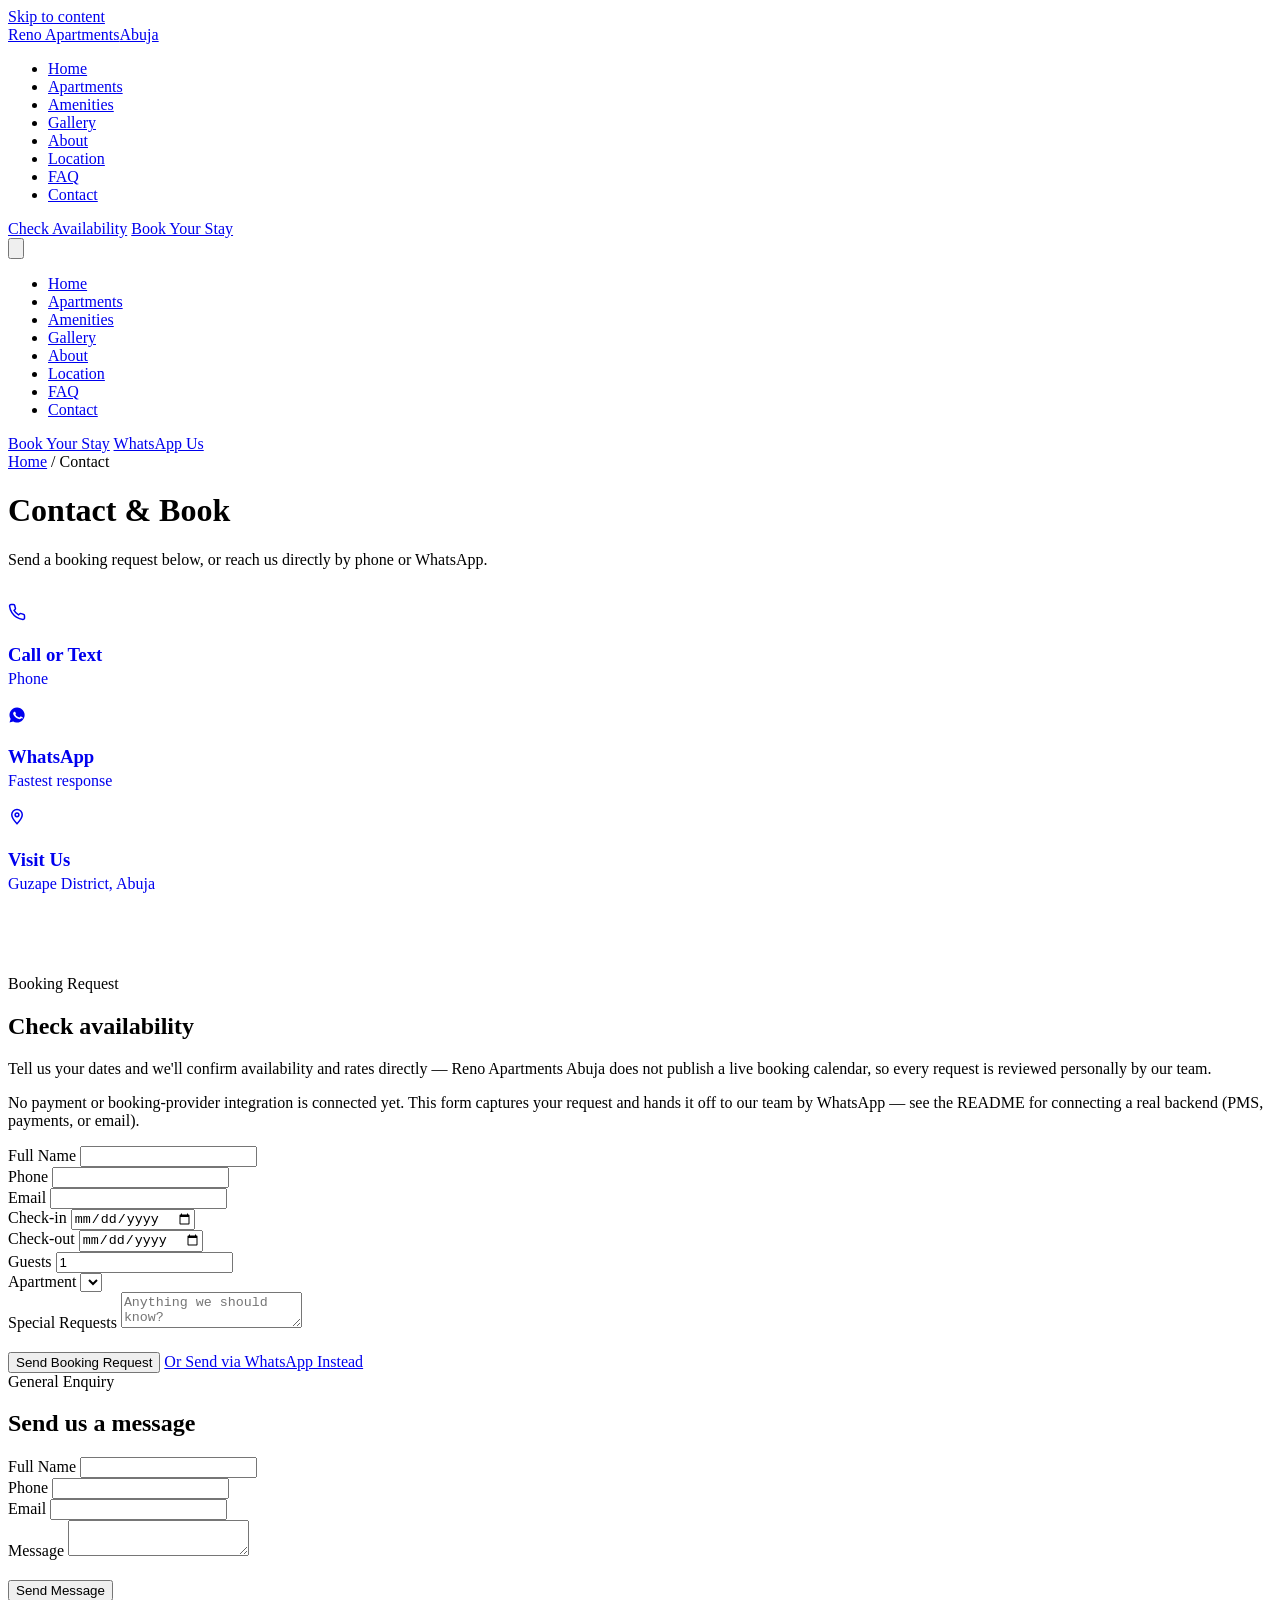
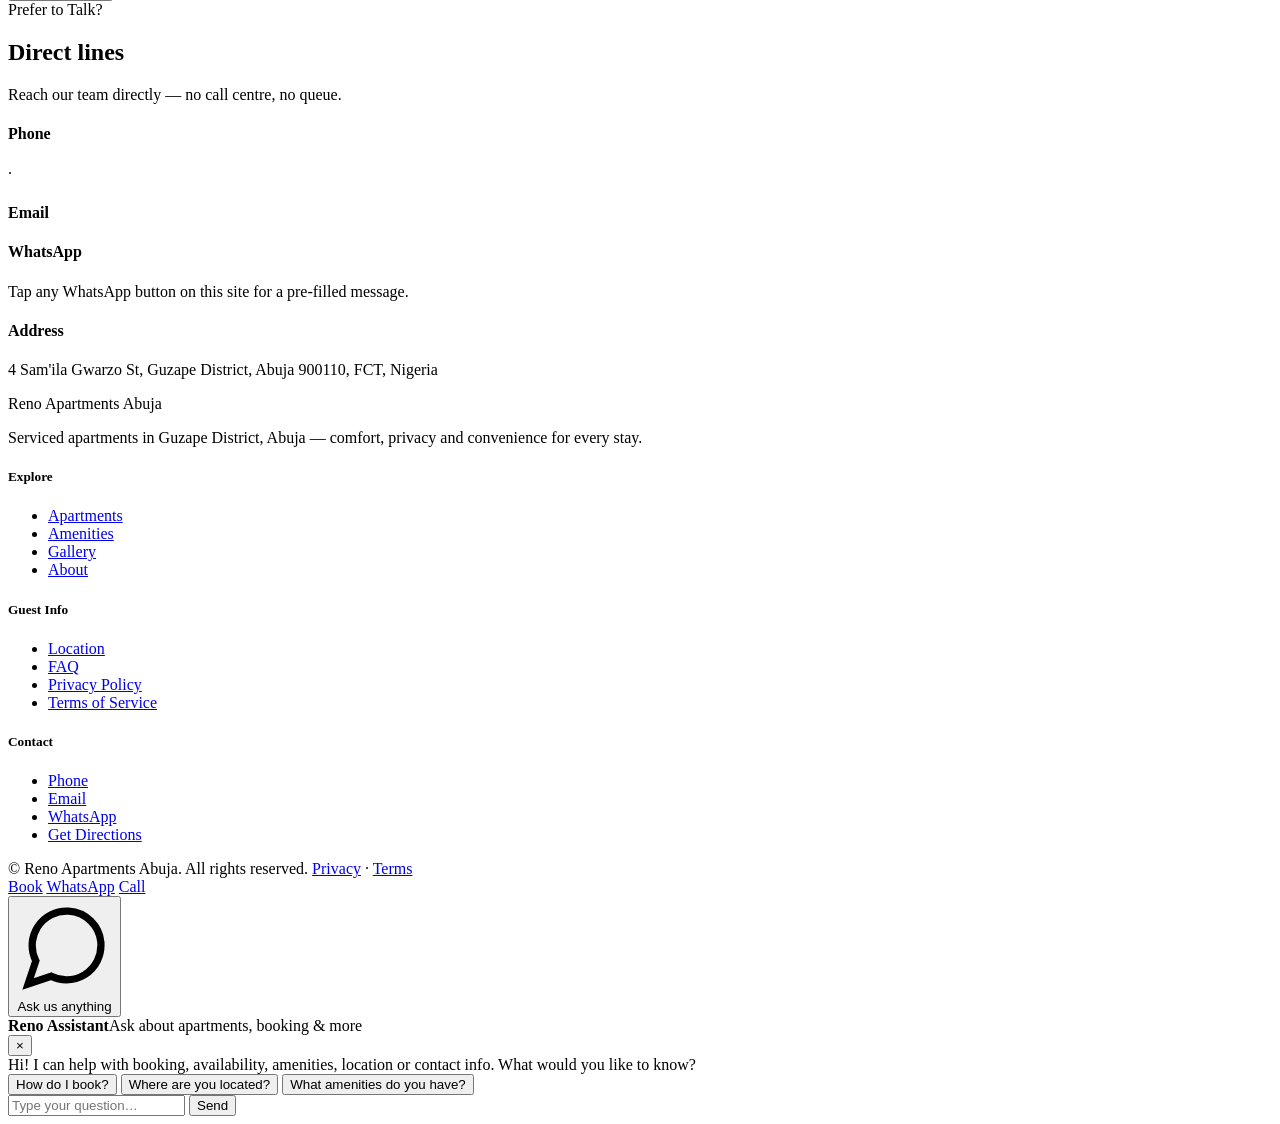
==== contact.html @ 85eec1c1 "Add files via upload" ====
<!DOCTYPE html>
<html lang="en">
<head>
<meta charset="UTF-8">
<meta name="viewport" content="width=device-width, initial-scale=1.0">
<title>Contact & Book | Reno Apartments Abuja</title>
<meta name="description" content="Contact Reno Apartments Abuja to check availability and book your stay in Guzape District, Abuja. Call, WhatsApp, or send an enquiry.">
<link rel="canonical" href="https://www.renoapartmentsabuja.com/contact.html">
<meta name="robots" content="index, follow">
<link rel="stylesheet" href="css/style.css">
<link rel="preconnect" href="https://fonts.googleapis.com">
<link rel="preconnect" href="https://fonts.gstatic.com" crossorigin>
<link href="https://fonts.googleapis.com/css2?family=Fraunces:opsz,wght@9..144,400;9..144,500;9..144,600&family=Inter:wght@400;500;600;700&display=swap" rel="stylesheet">
<script type="application/ld+json">
{
  "@context": "https://schema.org",
  "@type": "BreadcrumbList",
  "itemListElement": [
    {"@type":"ListItem","position":1,"name":"Home","item":"https://www.renoapartmentsabuja.com/"},
    {"@type":"ListItem","position":2,"name":"Contact","item":"https://www.renoapartmentsabuja.com/contact.html"}
  ]
}
</script>
</head>
<body>
<a class="skip-link" href="#main">Skip to content</a>
<header class="site-header">
  <div class="container">
    <a href="index.html" class="brand"><span class="brand-mark">Reno Apartments</span><span class="brand-sub">Abuja</span></a>
    <nav class="main-nav" aria-label="Primary">
      <ul>
        <li><a href="index.html">Home</a></li>
        <li><a href="apartments.html">Apartments</a></li>
        <li><a href="amenities.html">Amenities</a></li>
        <li><a href="gallery.html">Gallery</a></li>
        <li><a href="about.html">About</a></li>
        <li><a href="location.html">Location</a></li>
        <li><a href="faq.html">FAQ</a></li>
        <li><a href="contact.html" aria-current="page">Contact</a></li>
      </ul>
    </nav>
    <div class="header-cta">
      <a href="contact.html#booking" class="btn btn-outline">Check Availability</a>
      <a href="contact.html#booking" class="btn btn-primary">Book Your Stay</a>
    </div>
    <button class="nav-toggle" aria-label="Open menu" aria-expanded="false" aria-controls="mobile-nav">
      <svg viewBox="0 0 24 24" fill="none" stroke="currentColor" stroke-width="1.6"><path d="M3 6h18M3 12h18M3 18h18"/></svg>
    </button>
  </div>
</header>
<nav class="mobile-nav" id="mobile-nav" aria-label="Mobile">
  <ul>
    <li><a href="index.html">Home</a></li>
    <li><a href="apartments.html">Apartments</a></li>
    <li><a href="amenities.html">Amenities</a></li>
    <li><a href="gallery.html">Gallery</a></li>
    <li><a href="about.html">About</a></li>
    <li><a href="location.html">Location</a></li>
    <li><a href="faq.html">FAQ</a></li>
    <li><a href="contact.html">Contact</a></li>
  </ul>
  <div class="mobile-cta">
    <a href="contact.html#booking" class="btn btn-primary btn-block">Book Your Stay</a>
    <a href="#" class="btn btn-whatsapp btn-block" data-wa>WhatsApp Us</a>
  </div>
</nav>

<main id="main">
  <div class="page-hero">
    <div class="container">
      <div class="breadcrumb"><a href="index.html">Home</a> / Contact</div>
      <h1>Contact &amp; Book</h1>
      <p>Send a booking request below, or reach us directly by phone or WhatsApp.</p>
    </div>
  </div>

  <section>
    <div class="container">
      <div class="grid-3" style="margin-bottom:64px;">
        <a href="#" data-tel="0" class="card" style="padding:26px 22px;text-decoration:none;">
          <div class="amenity-icon" style="margin-bottom:14px;">
            <svg width="18" height="18" viewBox="0 0 24 24" fill="none" stroke="currentColor" stroke-width="2"><path d="M22 16.92v3a2 2 0 01-2.18 2 19.79 19.79 0 01-8.63-3.07 19.5 19.5 0 01-6-6 19.79 19.79 0 01-3.07-8.67A2 2 0 014.11 2h3a2 2 0 012 1.72c.127.96.361 1.903.7 2.81a2 2 0 01-.45 2.11L8.09 9.91a16 16 0 006 6l1.27-1.27a2 2 0 012.11-.45c.907.339 1.85.573 2.81.7A2 2 0 0122 16.92z"/></svg>
          </div>
          <h3 style="margin-bottom:4px;">Call or Text</h3>
          <p data-tel="0" data-tel-text style="color:var(--text-on-light-dim);margin:0;">Phone</p>
        </a>
        <a href="#" data-wa class="card" style="padding:26px 22px;text-decoration:none;">
          <div class="amenity-icon" style="margin-bottom:14px;">
            <svg width="18" height="18" viewBox="0 0 24 24" fill="currentColor"><path d="M12 2a10 10 0 00-8.5 15.2L2 22l4.9-1.5A10 10 0 1012 2zm5.6 14.2c-.2.6-1.3 1.2-1.8 1.3-.5.1-1 .1-3.2-.7-2.7-1.1-4.4-3.8-4.6-4-.1-.2-1.1-1.4-1.1-2.7s.7-1.9 1-2.2c.2-.3.5-.3.7-.3h.5c.2 0 .4 0 .6.5.2.5.7 1.7.8 1.8.1.2.1.3 0 .5-.1.2-.2.3-.3.5-.2.2-.3.3-.1.6.2.3.9 1.4 1.9 2.3 1.3 1.1 2.3 1.5 2.6 1.6.3.1.5.1.7-.1.2-.2.8-.9 1-1.2.2-.3.4-.2.7-.1.3.1 1.8.9 2.1 1 .3.1.5.2.6.3.1.2.1.7-.1 1.3z"/></svg>
          </div>
          <h3 style="margin-bottom:4px;">WhatsApp</h3>
          <p style="color:var(--text-on-light-dim);margin:0;">Fastest response</p>
        </a>
        <a href="#" data-directions class="card" style="padding:26px 22px;text-decoration:none;">
          <div class="amenity-icon" style="margin-bottom:14px;">
            <svg width="18" height="18" viewBox="0 0 24 24" fill="none" stroke="currentColor" stroke-width="2"><path d="M12 21s7-7.5 7-12a7 7 0 10-14 0c0 4.5 7 12 7 12z"/><circle cx="12" cy="9" r="2.5"/></svg>
          </div>
          <h3 style="margin-bottom:4px;">Visit Us</h3>
          <p style="color:var(--text-on-light-dim);margin:0;">Guzape District, Abuja</p>
        </a>
      </div>

      <div id="booking" class="two-col" style="align-items:flex-start;">
        <div>
          <span class="eyebrow">Booking Request</span>
          <h2>Check availability</h2>
          <p class="lede">Tell us your dates and we'll confirm availability and rates directly — Reno Apartments Abuja does not publish a live booking calendar, so every request is reviewed personally by our team.</p>
          <p class="placeholder-note">No payment or booking-provider integration is connected yet. This form captures your request and hands it off to our team by WhatsApp — see the README for connecting a real backend (PMS, payments, or email).</p>
        </div>

        <div class="form-panel">
          <form data-enquiry-form data-booking-wa-source data-success-message="Your booking request has been received. Reno Apartments Abuja will contact you shortly to confirm availability.">
            <div class="form-grid">
              <div class="field">
                <label for="b-name">Full Name</label>
                <input id="b-name" name="name" type="text" required data-error-message="Please enter your name.">
                <div class="field-error"></div>
              </div>
              <div class="field">
                <label for="b-phone">Phone</label>
                <input id="b-phone" name="phone" type="tel" required data-error-message="Please enter a phone number.">
                <div class="field-error"></div>
              </div>
              <div class="field full">
                <label for="b-email">Email</label>
                <input id="b-email" name="email" type="email" required data-error-message="Please enter a valid email.">
                <div class="field-error"></div>
              </div>
              <div class="field">
                <label for="b-checkin">Check-in</label>
                <input id="b-checkin" name="checkin" type="date" required data-error-message="Please choose a check-in date.">
                <div class="field-error"></div>
              </div>
              <div class="field">
                <label for="b-checkout">Check-out</label>
                <input id="b-checkout" name="checkout" type="date" required data-error-message="Please choose a check-out date.">
                <div class="field-error"></div>
              </div>
              <div class="field">
                <label for="b-guests">Guests</label>
                <input id="b-guests" name="guests" type="number" min="1" value="1" required>
                <div class="field-error"></div>
              </div>
              <div class="field">
                <label for="b-apartment">Apartment</label>
                <select id="b-apartment" name="apartment"></select>
              </div>
              <div class="field full">
                <label for="b-notes">Special Requests</label>
                <textarea id="b-notes" name="notes" placeholder="Anything we should know?"></textarea>
              </div>
            </div>
            <button type="submit" class="btn btn-primary btn-block" style="margin-top:20px;">Send Booking Request</button>
            <a href="#" class="btn btn-whatsapp btn-block" style="margin-top:12px;" data-wa data-booking-wa-target>Or Send via WhatsApp Instead</a>
            <div class="form-status"></div>
          </form>
        </div>
      </div>
    </div>
  </section>

  <section class="section-dim">
    <div class="container">
      <div class="two-col" style="align-items:flex-start;">
        <div class="form-panel">
          <span class="eyebrow">General Enquiry</span>
          <h2 style="margin-bottom:20px;">Send us a message</h2>
          <form data-enquiry-form data-success-message="Thanks for reaching out. Reno Apartments Abuja will get back to you shortly.">
            <div class="form-grid">
              <div class="field">
                <label for="c-name">Full Name</label>
                <input id="c-name" name="name" type="text" required data-error-message="Please enter your name.">
                <div class="field-error"></div>
              </div>
              <div class="field">
                <label for="c-phone">Phone</label>
                <input id="c-phone" name="phone" type="tel" required data-error-message="Please enter a phone number.">
                <div class="field-error"></div>
              </div>
              <div class="field full">
                <label for="c-email">Email</label>
                <input id="c-email" name="email" type="email" required data-error-message="Please enter a valid email.">
                <div class="field-error"></div>
              </div>
              <div class="field full">
                <label for="c-message">Message</label>
                <textarea id="c-message" name="message" required data-error-message="Please enter a message."></textarea>
                <div class="field-error"></div>
              </div>
            </div>
            <button type="submit" class="btn btn-primary btn-block" style="margin-top:20px;">Send Message</button>
            <div class="form-status"></div>
          </form>
        </div>
        <div>
          <span class="eyebrow">Prefer to Talk?</span>
          <h2>Direct lines</h2>
          <p class="lede">Reach our team directly — no call centre, no queue.</p>
          <div class="trust-grid" style="grid-template-columns:1fr;color:var(--text-on-light)">
            <div class="trust-card" style="background:var(--paper); border-color:var(--line-soft)">
              <h4 style="color:var(--text-on-light)">Phone</h4>
              <p style="color:var(--text-on-light-dim)"><a href="#" data-tel="0" data-tel-text></a> · <a href="#" data-tel="1" data-tel-text></a></p>
            </div>
            <div class="trust-card" style="background:var(--paper); border-color:var(--line-soft)">
              <h4 style="color:var(--text-on-light)">Email</h4>
              <p style="color:var(--text-on-light-dim)"><a href="#" data-email data-email-text></a></p>
            </div>
            <div class="trust-card" style="background:var(--paper); border-color:var(--line-soft)">
              <h4 style="color:var(--text-on-light)">WhatsApp</h4>
              <p style="color:var(--text-on-light-dim)">Tap any WhatsApp button on this site for a pre-filled message.</p>
            </div>
            <div class="trust-card" style="background:var(--paper); border-color:var(--line-soft)">
              <h4 style="color:var(--text-on-light)">Address</h4>
              <p style="color:var(--text-on-light-dim)">4 Sam'ila Gwarzo St, Guzape District, Abuja 900110, FCT, Nigeria</p>
            </div>
          </div>
        </div>
      </div>
    </div>
  </section>
</main>

<footer class="site-footer">
  <div class="container">
    <div class="footer-grid">
      <div class="footer-brand">
        <span class="brand-mark">Reno Apartments Abuja</span>
        <p>Serviced apartments in Guzape District, Abuja — comfort, privacy and convenience for every stay.</p>
      </div>
      <div><h5>Explore</h5><ul>
        <li><a href="apartments.html">Apartments</a></li>
        <li><a href="amenities.html">Amenities</a></li>
        <li><a href="gallery.html">Gallery</a></li>
        <li><a href="about.html">About</a></li>
      </ul></div>
      <div><h5>Guest Info</h5><ul>
        <li><a href="location.html">Location</a></li>
        <li><a href="faq.html">FAQ</a></li>
        <li><a href="privacy.html">Privacy Policy</a></li>
        <li><a href="terms.html">Terms of Service</a></li>
      </ul></div>
      <div><h5>Contact</h5><ul>
        <li><a href="#" data-tel="0" data-tel-text>Phone</a></li>
        <li><a href="#" data-email data-email-text>Email</a></li>
        <li><a href="#" data-wa>WhatsApp</a></li>
        <li><a href="#" data-directions>Get Directions</a></li>
      </ul></div>
    </div>
    <div class="footer-bottom">
      <span>© <span data-year></span> Reno Apartments Abuja. All rights reserved.</span>
      <span><a href="privacy.html">Privacy</a> · <a href="terms.html">Terms</a></span>
    </div>
  </div>
</footer>

<div class="mobile-action-bar">
  <div class="row">
    <a href="contact.html#booking" class="is-primary">Book</a>
    <a href="#" data-wa>WhatsApp</a>
    <a href="#" data-tel="0">Call</a>
  </div>
</div>

<button class="chat-launcher" data-chat-launcher aria-expanded="false" aria-controls="chat-panel">
  <svg viewBox="0 0 24 24" fill="none" stroke="currentColor" stroke-width="1.8"><path d="M21 11.5a8.38 8.38 0 01-.9 3.8 8.5 8.5 0 01-7.6 4.7 8.38 8.38 0 01-3.8-.9L3 21l1.9-5.7a8.38 8.38 0 01-.9-3.8 8.5 8.5 0 014.7-7.6 8.38 8.38 0 013.8-.9h.5a8.48 8.48 0 018 8v.5z"/></svg>
  Ask us anything
</button>
<div class="chat-panel" data-chat-panel id="chat-panel">
  <div class="chat-head">
    <div><strong>Reno Assistant</strong><span>Ask about apartments, booking &amp; more</span></div>
    <button class="chat-close" aria-label="Close chat">&times;</button>
  </div>
  <div class="chat-body">
    <div class="chat-msg bot">Hi! I can help with booking, availability, amenities, location or contact info. What would you like to know?</div>
  </div>
  <div class="chat-suggestions">
    <button type="button">How do I book?</button>
    <button type="button">Where are you located?</button>
    <button type="button">What amenities do you have?</button>
  </div>
  <form class="chat-form">
    <input type="text" placeholder="Type your question…" aria-label="Type your question">
    <button type="submit">Send</button>
  </form>
</div>

<script src="data/property.js"></script>
<script src="js/main.js"></script>
<script>
  (function () {
    var select = document.getElementById("b-apartment");
    if (select && window.PROPERTY) {
      select.insertAdjacentHTML("beforeend", '<option value="">Not sure yet</option>');
      PROPERTY.apartments.forEach(function (a) {
        select.insertAdjacentHTML("beforeend", '<option value="' + a.slug + '">' + a.name + '</option>');
      });
    }
  })();
</script>
</body>
</html>
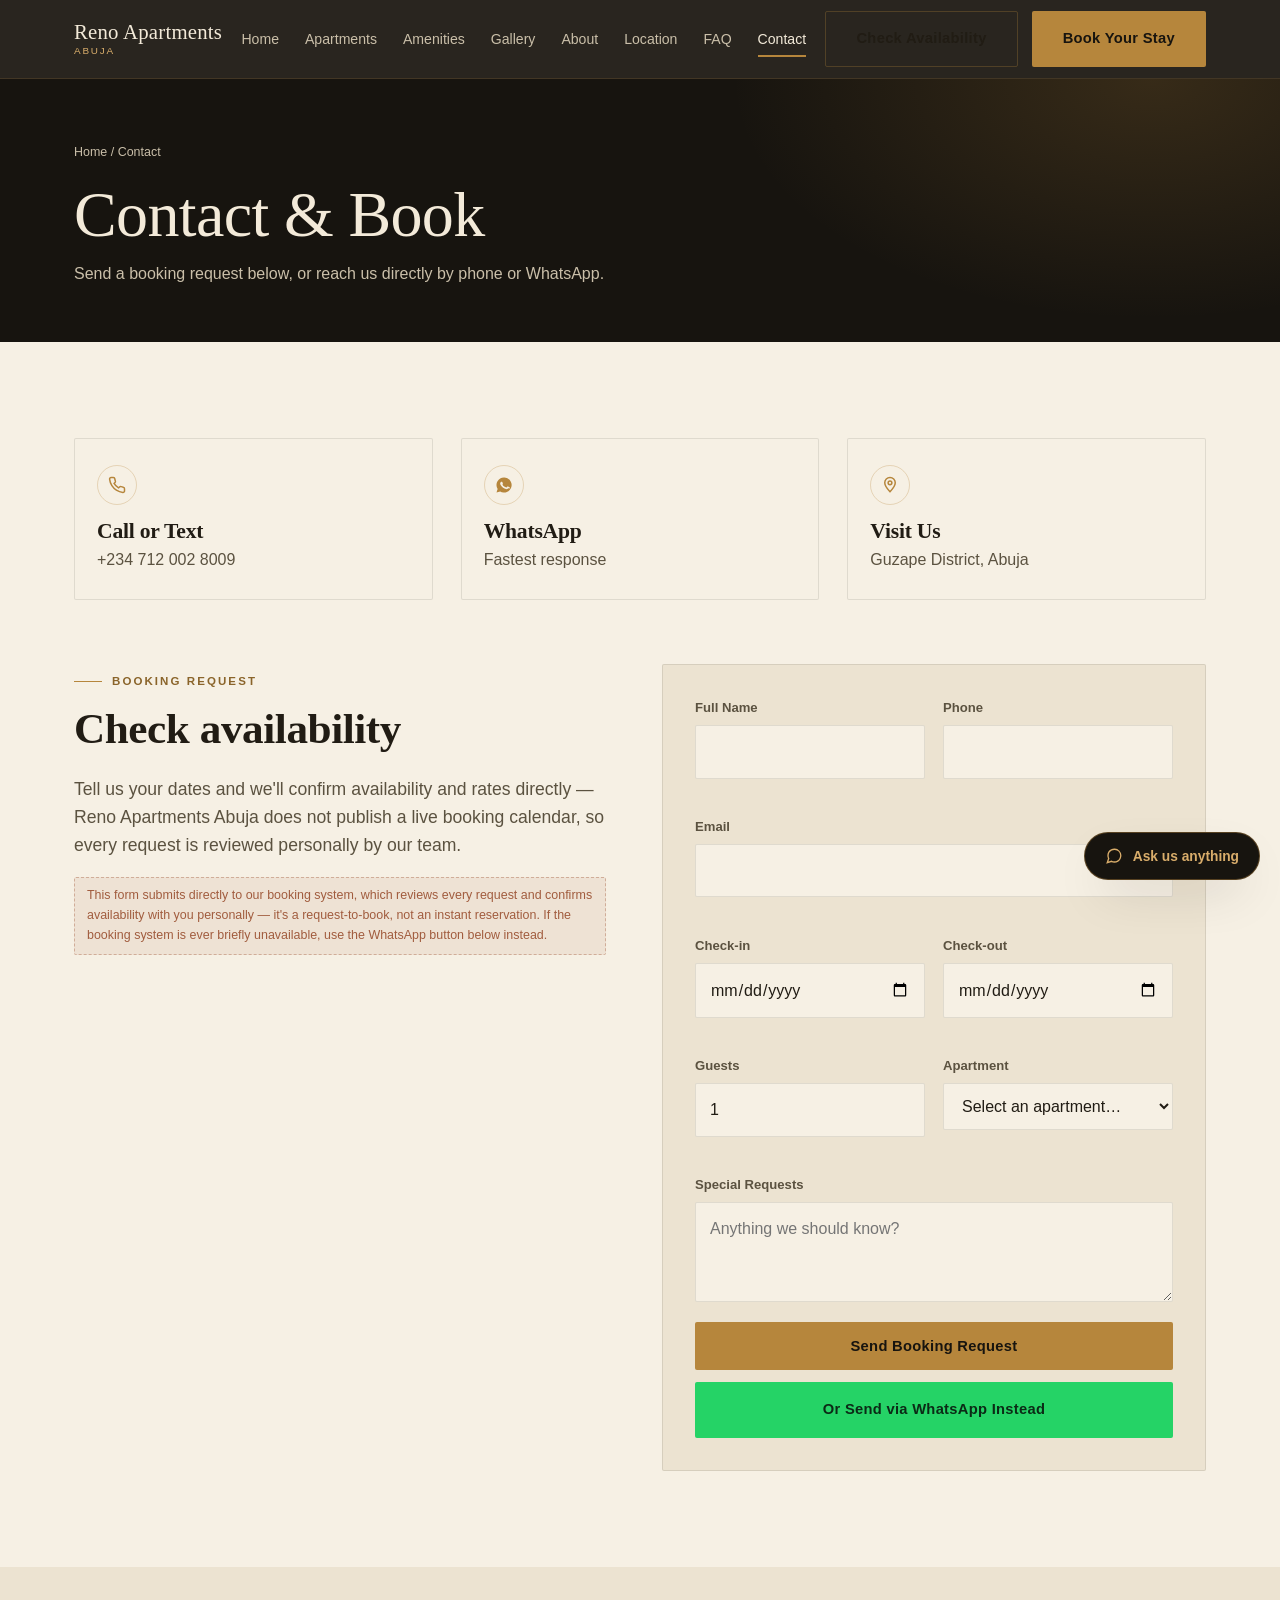
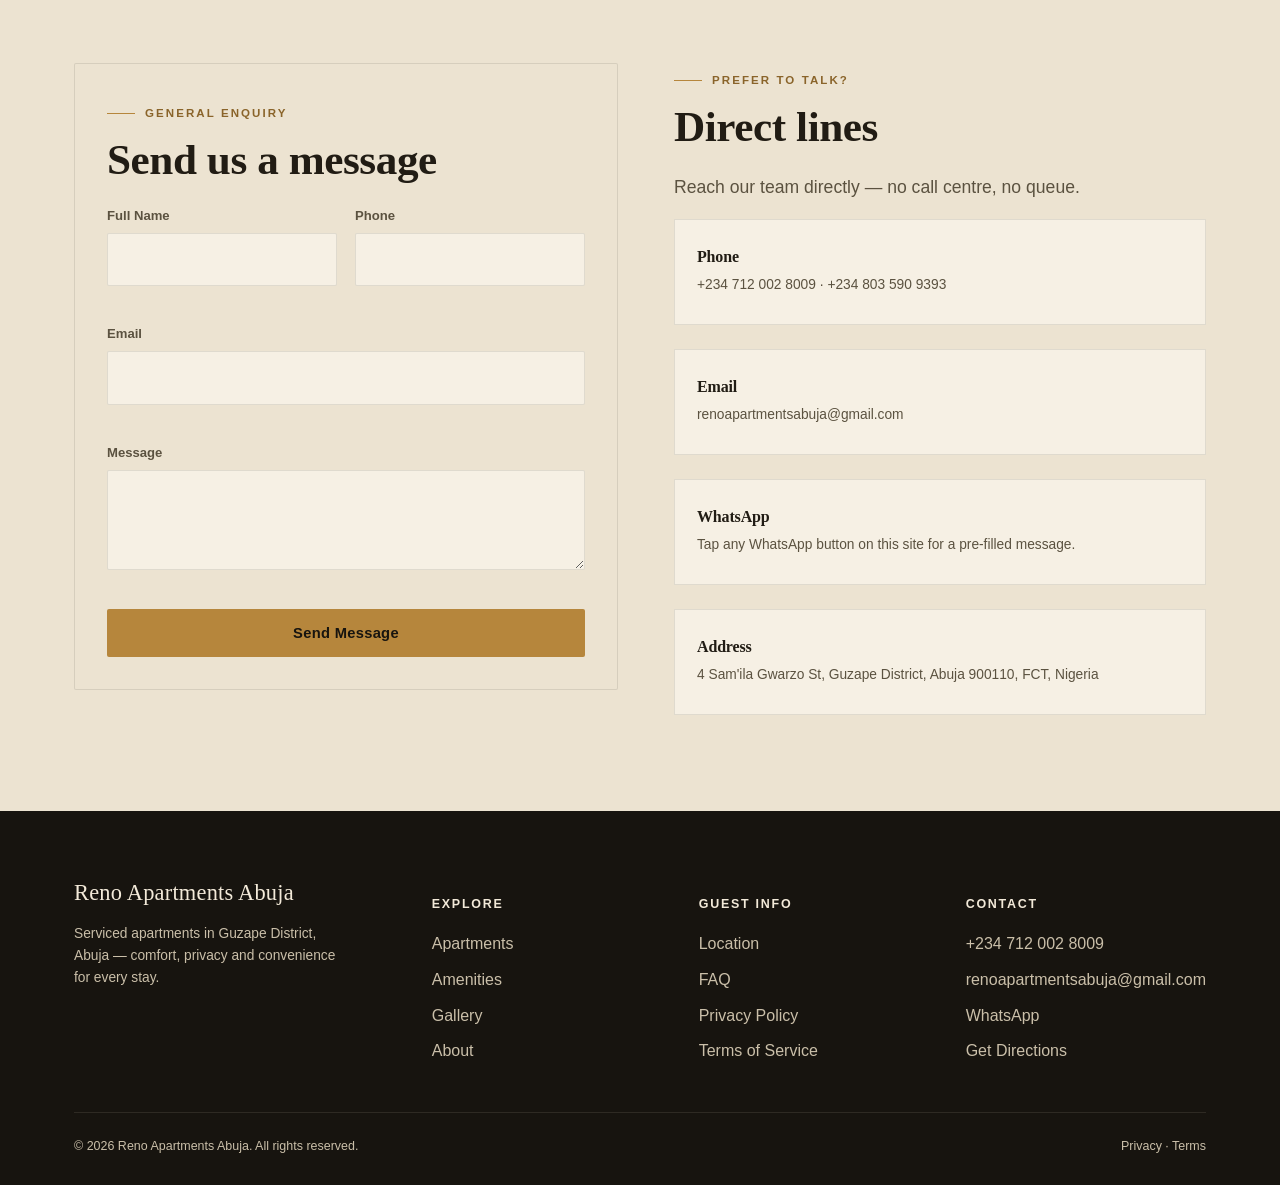
==== commit 47655a89: "Update booking form and general enquiry form" ====
--- a/contact.html
+++ b/contact.html
@@ -105,11 +105,11 @@
           <span class="eyebrow">Booking Request</span>
           <h2>Check availability</h2>
           <p class="lede">Tell us your dates and we'll confirm availability and rates directly — Reno Apartments Abuja does not publish a live booking calendar, so every request is reviewed personally by our team.</p>
-          <p class="placeholder-note">No payment or booking-provider integration is connected yet. This form captures your request and hands it off to our team by WhatsApp — see the README for connecting a real backend (PMS, payments, or email).</p>
+          <p class="placeholder-note">This form submits directly to our booking system, which reviews every request and confirms availability with you personally — it's a request-to-book, not an instant reservation. If the booking system is ever briefly unavailable, use the WhatsApp button below instead.</p>
         </div>
 
         <div class="form-panel">
-          <form data-enquiry-form data-booking-wa-source data-success-message="Your booking request has been received. Reno Apartments Abuja will contact you shortly to confirm availability.">
+          <form data-enquiry-form data-booking-api data-booking-wa-source novalidate>
             <div class="form-grid">
               <div class="field">
                 <label for="b-name">Full Name</label>
@@ -143,7 +143,9 @@
               </div>
               <div class="field">
                 <label for="b-apartment">Apartment</label>
-                <select id="b-apartment" name="apartment"></select>
+                <select id="b-apartment" name="apartment" required data-error-message="Please select an apartment.">
+                </select>
+                <div class="field-error"></div>
               </div>
               <div class="field full">
                 <label for="b-notes">Special Requests</label>
@@ -165,7 +167,7 @@
         <div class="form-panel">
           <span class="eyebrow">General Enquiry</span>
           <h2 style="margin-bottom:20px;">Send us a message</h2>
-          <form data-enquiry-form data-success-message="Thanks for reaching out. Reno Apartments Abuja will get back to you shortly.">
+          <form data-enquiry-form data-success-message="Thanks for reaching out. Reno Apartments Abuja will get back to you shortly." novalidate>
             <div class="form-grid">
               <div class="field">
                 <label for="c-name">Full Name</label>
@@ -290,12 +292,12 @@
   (function () {
     var select = document.getElementById("b-apartment");
     if (select && window.PROPERTY) {
-      select.insertAdjacentHTML("beforeend", '<option value="">Not sure yet</option>');
-      PROPERTY.apartments.forEach(function (a) {
-        select.insertAdjacentHTML("beforeend", '<option value="' + a.slug + '">' + a.name + '</option>');
+      select.insertAdjacentHTML("beforeend", '<option value="" disabled selected>Select an apartment…</option>');
+      PROPERTY.apartments.filter(function (a) { return a.published; }).forEach(function (a) {
+        select.insertAdjacentHTML("beforeend", '<option value="' + a.name + '">' + a.name + '</option>');
       });
     }
   })();
 </script>
 </body>
-</html>
+  </html>
--- a/css/style.css
+++ b/css/style.css
@@ -0,0 +1,450 @@
+/* =========================================================================
+   RENO APARTMENTS ABUJA — DESIGN SYSTEM
+   Palette: charcoal espresso ground, warm cream paper, brass/gold accent —
+   drawn from the property's own interiors (brass elevator, gold headboard
+   trim, amber room lighting seen throughout the real photography).
+   ========================================================================= */
+
+:root {
+  --ink: #17140f;           /* near-black espresso */
+  --ink-soft: #2a241c;      /* charcoal panel */
+  --paper: #f6f0e4;         /* warm cream */
+  --paper-dim: #ece3d1;     /* deeper cream for cards on cream ground */
+  --brass: #b6863c;         /* primary brass/gold accent */
+  --brass-light: #d9ad6b;   /* brass hover / highlight */
+  --brass-deep: #8a642a;    /* brass pressed / text-on-cream accent */
+  --clay: #a15c3e;          /* secondary warm accent (terracotta clay) */
+  --line: rgba(182, 134, 60, 0.28);
+  --line-soft: rgba(23, 20, 15, 0.1);
+  --text-on-dark: #f3ead9;
+  --text-on-dark-dim: #cabfa9;
+  --text-on-light: #211c14;
+  --text-on-light-dim: #5b5240;
+  --shadow: 0 20px 50px -20px rgba(23, 20, 15, 0.45);
+  --radius: 2px;
+  --font-display: "Fraunces", "Newsreader", Georgia, "Times New Roman", serif;
+  --font-body: "Inter", -apple-system, BlinkMacSystemFont, "Segoe UI", sans-serif;
+  --font-mono: "Fraunces", Georgia, serif;
+  --maxw: 1180px;
+}
+
+* { box-sizing: border-box; }
+html { scroll-behavior: smooth; }
+
+@media (prefers-reduced-motion: reduce) {
+  html { scroll-behavior: auto; }
+  *, *::before, *::after { animation-duration: 0.001ms !important; animation-iteration-count: 1 !important; transition-duration: 0.001ms !important; scroll-behavior: auto !important; }
+}
+
+body {
+  margin: 0;
+  font-family: var(--font-body);
+  background: var(--paper);
+  color: var(--text-on-light);
+  line-height: 1.6;
+  -webkit-font-smoothing: antialiased;
+}
+
+img { max-width: 100%; display: block; }
+a { color: inherit; text-decoration: none; }
+button { font-family: inherit; cursor: pointer; }
+
+.container { max-width: var(--maxw); margin: 0 auto; padding: 0 24px; }
+
+h1, h2, h3, h4 {
+  font-family: var(--font-display);
+  font-weight: 600;
+  line-height: 1.12;
+  margin: 0 0 0.5em;
+  letter-spacing: -0.01em;
+}
+h1 { font-size: clamp(2.4rem, 5vw, 4.2rem); font-weight: 500; }
+h2 { font-size: clamp(1.9rem, 3.4vw, 2.7rem); }
+h3 { font-size: 1.35rem; }
+p { margin: 0 0 1em; }
+.eyebrow {
+  font-family: var(--font-body);
+  text-transform: uppercase;
+  letter-spacing: 0.18em;
+  font-size: 0.72rem;
+  font-weight: 600;
+  color: var(--brass-deep);
+  display: inline-flex;
+  align-items: center;
+  gap: 10px;
+  margin-bottom: 14px;
+}
+.eyebrow::before {
+  content: "";
+  width: 28px;
+  height: 1px;
+  background: var(--brass);
+  display: inline-block;
+}
+.section-dark .eyebrow { color: var(--brass-light); }
+.section-dark .eyebrow::before { background: var(--brass-light); }
+
+.lede { font-size: 1.1rem; color: var(--text-on-light-dim); max-width: 620px; }
+.section-dark .lede { color: var(--text-on-dark-dim); }
+
+/* Visually hidden (skip link target labels, etc.) */
+.sr-only {
+  position: absolute; width: 1px; height: 1px; padding: 0; margin: -1px;
+  overflow: hidden; clip: rect(0,0,0,0); white-space: nowrap; border: 0;
+}
+.skip-link {
+  position: absolute; left: 12px; top: -60px; background: var(--ink);
+  color: var(--paper); padding: 12px 18px; z-index: 1000; transition: top .2s ease;
+  border-radius: var(--radius);
+}
+.skip-link:focus { top: 12px; }
+
+/* Focus visibility */
+a:focus-visible, button:focus-visible, input:focus-visible, textarea:focus-visible, select:focus-visible {
+  outline: 2px solid var(--brass);
+  outline-offset: 3px;
+}
+
+/* ---------- Sections ---------- */
+section { padding: 96px 0; }
+@media (max-width: 720px) { section { padding: 64px 0; } }
+.section-dark { background: var(--ink); color: var(--text-on-dark); }
+.section-dim { background: var(--paper-dim); }
+.section-head { max-width: 640px; margin-bottom: 48px; }
+.section-head.center { margin-left: auto; margin-right: auto; text-align: center; }
+
+/* ---------- Buttons ---------- */
+.btn {
+  display: inline-flex; align-items: center; justify-content: center; gap: 10px;
+  padding: 15px 30px; font-size: 0.92rem; font-weight: 600; letter-spacing: 0.02em;
+  border-radius: var(--radius); border: 1px solid transparent; white-space: nowrap;
+  transition: transform .18s ease, background .18s ease, border-color .18s ease, color .18s ease;
+}
+.btn:active { transform: translateY(1px); }
+.btn-primary { background: var(--brass); color: var(--ink); }
+.btn-primary:hover { background: var(--brass-light); }
+.btn-outline { background: transparent; border-color: var(--line); color: inherit; }
+.btn-outline:hover { border-color: var(--brass); color: var(--brass-deep); }
+.section-dark .btn-outline { border-color: rgba(243,234,217,0.3); color: var(--text-on-dark); }
+.section-dark .btn-outline:hover { border-color: var(--brass-light); color: var(--brass-light); }
+.btn-whatsapp { background: #25D366; color: #0b2b16; }
+.btn-whatsapp:hover { background: #35e376; }
+.btn-block { width: 100%; }
+.btn[disabled] { opacity: 0.55; cursor: not-allowed; }
+
+.btn-icon { width: 18px; height: 18px; flex: none; }
+
+/* ---------- Header ---------- */
+.site-header {
+  position: sticky; top: 0; z-index: 500; background: rgba(23,20,15,0.92);
+  backdrop-filter: saturate(140%) blur(10px);
+  border-bottom: 1px solid rgba(182,134,60,0.18);
+}
+.site-header .container { display: flex; align-items: center; justify-content: space-between; height: 78px; }
+.brand { display: flex; flex-direction: column; line-height: 1.1; color: var(--text-on-dark); }
+.brand-mark { font-family: var(--font-display); font-size: 1.3rem; letter-spacing: 0.01em; }
+.brand-sub { font-size: 0.62rem; text-transform: uppercase; letter-spacing: 0.18em; color: var(--brass-light); margin-top: 3px; }
+
+.main-nav { display: flex; align-items: center; gap: 30px; }
+.main-nav ul { list-style: none; display: flex; gap: 26px; margin: 0; padding: 0; }
+.main-nav a {
+  color: var(--text-on-dark-dim); font-size: 0.88rem; font-weight: 500; position: relative;
+  padding: 6px 0;
+}
+.main-nav a:hover, .main-nav a[aria-current="page"] { color: var(--text-on-dark); }
+.main-nav a[aria-current="page"]::after {
+  content: ""; position: absolute; left: 0; right: 0; bottom: -4px; height: 2px; background: var(--brass);
+}
+.header-cta { display: flex; align-items: center; gap: 14px; }
+.nav-toggle {
+  display: none; background: none; border: none; color: var(--text-on-dark); padding: 8px;
+}
+.nav-toggle svg { width: 26px; height: 26px; }
+
+@media (max-width: 940px) {
+  .main-nav ul { display: none; }
+  .header-cta .btn-outline { display: none; }
+  .nav-toggle { display: inline-flex; }
+}
+@media (max-width: 480px) {
+  .brand-mark { font-size: 1.05rem; }
+  .site-header .container { height: 66px; }
+  .mobile-nav { inset: 66px 0 0 0; }
+  .header-cta .btn { padding: 12px 16px; font-size: 0.8rem; }
+}
+
+.mobile-nav {
+  position: fixed; inset: 78px 0 0 0; background: var(--ink); z-index: 490;
+  transform: translateX(100%); transition: transform .28s ease; overflow-y: auto;
+}
+.mobile-nav.open { transform: translateX(0); }
+.mobile-nav ul { list-style: none; margin: 0; padding: 20px 24px 40px; }
+.mobile-nav li { border-bottom: 1px solid rgba(243,234,217,0.08); }
+.mobile-nav a { display: block; padding: 18px 4px; color: var(--text-on-dark); font-size: 1.1rem; font-family: var(--font-display); }
+.mobile-nav .mobile-cta { padding: 24px 4px 0; display: flex; flex-direction: column; gap: 12px; }
+
+/* ---------- Hero ---------- */
+.hero {
+  position: relative; background: var(--ink); color: var(--text-on-dark);
+  padding: 120px 0 100px; overflow: hidden;
+}
+.hero::before {
+  content: ""; position: absolute; inset: 0;
+  background:
+    radial-gradient(ellipse 900px 500px at 85% -10%, rgba(182,134,60,0.24), transparent 60%),
+    radial-gradient(ellipse 700px 500px at 0% 100%, rgba(161,92,62,0.18), transparent 60%);
+  pointer-events: none;
+}
+.hero-grid { position: relative; display: grid; grid-template-columns: 1.05fr 0.95fr; gap: 56px; align-items: center; }
+@media (max-width: 900px) { .hero-grid { grid-template-columns: 1fr; } }
+.hero-location {
+  display: inline-flex; align-items: center; gap: 8px; font-size: 0.82rem;
+  color: var(--brass-light); border: 1px solid rgba(182,134,60,0.35); padding: 7px 14px;
+  border-radius: 999px; margin-bottom: 22px;
+}
+.hero h1 { margin-bottom: 20px; }
+.hero-copy { color: var(--text-on-dark-dim); font-size: 1.12rem; max-width: 520px; margin-bottom: 34px; }
+.hero-actions { display: flex; gap: 14px; flex-wrap: wrap; margin-bottom: 30px; }
+.hero-directions { display: inline-flex; align-items: center; gap: 8px; color: var(--text-on-dark-dim); font-size: 0.88rem; border-bottom: 1px solid rgba(243,234,217,0.25); padding-bottom: 2px; }
+.hero-directions:hover { color: var(--brass-light); border-color: var(--brass-light); }
+
+.hero-visual {
+  position: relative; border-radius: var(--radius); overflow: hidden; box-shadow: var(--shadow);
+  aspect-ratio: 4/5;
+}
+.hero-visual img { width: 100%; height: 100%; object-fit: cover; }
+.hero-visual::after {
+  content: ""; position: absolute; inset: 0; box-shadow: inset 0 -120px 100px -60px rgba(0,0,0,0.55);
+}
+.hero-badge {
+  position: absolute; left: 20px; bottom: 20px; z-index: 2; background: rgba(23,20,15,0.82);
+  color: var(--text-on-dark); padding: 12px 16px; border: 1px solid rgba(182,134,60,0.35);
+  font-family: var(--font-display); font-size: 0.95rem;
+}
+
+/* ---------- Stats strip ---------- */
+.stats-strip { border-top: 1px solid var(--line-soft); border-bottom: 1px solid var(--line-soft); background: var(--paper-dim); }
+.stats-strip .container { display: flex; flex-wrap: wrap; gap: 40px; padding: 30px 24px; justify-content: space-between; }
+.stat { min-width: 140px; }
+.stat b { display: block; font-family: var(--font-display); font-size: 1.5rem; color: var(--brass-deep); }
+.stat span { font-size: 0.82rem; color: var(--text-on-light-dim); }
+
+/* ---------- Cards: Apartments ---------- */
+.grid-3 { display: grid; grid-template-columns: repeat(3, 1fr); gap: 28px; }
+.grid-2 { display: grid; grid-template-columns: repeat(2, 1fr); gap: 28px; }
+@media (max-width: 900px) { .grid-3 { grid-template-columns: 1fr 1fr; } }
+@media (max-width: 640px) { .grid-3, .grid-2 { grid-template-columns: 1fr; } }
+
+.card {
+  background: var(--paper); border: 1px solid var(--line-soft); border-radius: var(--radius);
+  overflow: hidden; display: flex; flex-direction: column;
+  transition: transform .22s ease, box-shadow .22s ease;
+}
+.card:hover { transform: translateY(-4px); box-shadow: var(--shadow); }
+.card-media { position: relative; aspect-ratio: 4/3; background: var(--paper-dim); overflow: hidden; }
+.card-media img { width: 100%; height: 100%; object-fit: cover; transition: transform .5s ease; }
+.card:hover .card-media img { transform: scale(1.05); }
+.card-tag {
+  position: absolute; top: 12px; left: 12px; background: var(--ink); color: var(--brass-light);
+  font-size: 0.68rem; text-transform: uppercase; letter-spacing: 0.12em; padding: 6px 10px;
+}
+.card-body { padding: 22px 22px 24px; display: flex; flex-direction: column; gap: 10px; flex: 1; }
+.card-body h3 { margin-bottom: 2px; }
+.card-meta { display: flex; gap: 14px; flex-wrap: wrap; font-size: 0.82rem; color: var(--text-on-light-dim); }
+.card-meta span { display: inline-flex; align-items: center; gap: 6px; }
+.card-price { font-family: var(--font-display); font-size: 1.15rem; color: var(--brass-deep); margin-top: auto; }
+.card-price small { font-family: var(--font-body); font-size: 0.75rem; color: var(--text-on-light-dim); font-weight: 500; }
+.card-actions { display: flex; gap: 10px; margin-top: 10px; flex-wrap: wrap; }
+.card-actions .btn { flex: 1; padding: 12px 16px; font-size: 0.82rem; }
+
+.placeholder-note {
+  font-size: 0.78rem; color: var(--clay); background: rgba(161,92,62,0.09);
+  border: 1px dashed rgba(161,92,62,0.4); padding: 8px 12px; border-radius: var(--radius);
+}
+
+/* ---------- Amenities ---------- */
+.amenity-grid { display: grid; grid-template-columns: repeat(auto-fit, minmax(220px, 1fr)); gap: 2px; background: var(--line-soft); }
+.amenity-item {
+  background: var(--paper); padding: 26px 24px; display: flex; align-items: flex-start; gap: 16px;
+}
+.section-dark .amenity-item { background: var(--ink-soft); }
+.amenity-icon {
+  width: 40px; height: 40px; flex: none; border: 1px solid var(--line); border-radius: 999px;
+  display: flex; align-items: center; justify-content: center; color: var(--brass);
+}
+.amenity-item h4 { margin: 0 0 4px; font-size: 1rem; }
+.amenity-item p { margin: 0; font-size: 0.82rem; color: var(--text-on-light-dim); }
+.section-dark .amenity-item p { color: var(--text-on-dark-dim); }
+
+/* ---------- Gallery ---------- */
+.gallery-filters { display: flex; gap: 10px; flex-wrap: wrap; margin-bottom: 32px; }
+.gallery-filters button {
+  background: transparent; border: 1px solid var(--line-soft); color: var(--text-on-light-dim);
+  padding: 9px 18px; font-size: 0.82rem; border-radius: 999px; transition: all .18s ease;
+}
+.gallery-filters button:hover { border-color: var(--brass); color: var(--brass-deep); }
+.gallery-filters button.active { background: var(--ink); color: var(--brass-light); border-color: var(--ink); }
+
+.gallery-grid { columns: 3 260px; column-gap: 14px; }
+.gallery-grid figure { margin: 0 0 14px; break-inside: avoid; position: relative; overflow: hidden; border-radius: var(--radius); background: var(--paper-dim); }
+.gallery-grid img { width: 100%; display: block; transition: transform .4s ease; cursor: zoom-in; }
+.gallery-grid a:hover img { transform: scale(1.04); }
+.gallery-grid figcaption {
+  position: absolute; left: 0; right: 0; bottom: 0; padding: 10px 12px 8px;
+  font-size: 0.72rem; color: #fff; background: linear-gradient(to top, rgba(0,0,0,0.65), transparent);
+  opacity: 0; transition: opacity .2s ease;
+}
+.gallery-grid figure:hover figcaption, .gallery-grid figure:focus-within figcaption { opacity: 1; }
+@media (max-width: 720px) { .gallery-grid { columns: 2 160px; } }
+
+.gallery-cta { text-align: center; margin-top: 40px; }
+
+/* Lightbox */
+.lightbox {
+  position: fixed; inset: 0; background: rgba(10,8,6,0.94); z-index: 1000;
+  display: none; align-items: center; justify-content: center; padding: 40px 20px;
+}
+.lightbox.open { display: flex; }
+.lightbox img { max-width: min(920px, 92vw); max-height: 82vh; object-fit: contain; border: 1px solid rgba(182,134,60,0.3); }
+.lightbox-caption { position: absolute; bottom: 26px; left: 0; right: 0; text-align: center; color: var(--text-on-dark-dim); font-size: 0.85rem; }
+.lightbox-close, .lightbox-prev, .lightbox-next {
+  position: absolute; background: rgba(243,234,217,0.08); border: 1px solid rgba(243,234,217,0.2);
+  color: var(--text-on-dark); width: 44px; height: 44px; border-radius: 999px;
+  display: flex; align-items: center; justify-content: center;
+}
+.lightbox-close { top: 24px; right: 24px; }
+.lightbox-prev { left: 20px; top: 50%; transform: translateY(-50%); }
+.lightbox-next { right: 20px; top: 50%; transform: translateY(-50%); }
+.lightbox-close:hover, .lightbox-prev:hover, .lightbox-next:hover { background: rgba(182,134,60,0.25); border-color: var(--brass); }
+@media (max-width: 640px) { .lightbox-prev, .lightbox-next { width: 38px; height: 38px; } }
+
+/* ---------- FAQ ---------- */
+.faq-list { border-top: 1px solid var(--line-soft); }
+.faq-item { border-bottom: 1px solid var(--line-soft); }
+.faq-q {
+  width: 100%; text-align: left; background: none; border: none; padding: 22px 0;
+  display: flex; align-items: center; justify-content: space-between; gap: 20px;
+  font-family: var(--font-display); font-size: 1.05rem; color: inherit;
+}
+.faq-q .plus { flex: none; width: 22px; height: 22px; position: relative; }
+.faq-q .plus::before, .faq-q .plus::after { content: ""; position: absolute; background: var(--brass); }
+.faq-q .plus::before { left: 0; top: 50%; width: 100%; height: 1.5px; transform: translateY(-50%); }
+.faq-q .plus::after { top: 0; left: 50%; height: 100%; width: 1.5px; transform: translateX(-50%); transition: transform .2s ease; }
+.faq-item[open] .faq-q .plus::after { transform: translateX(-50%) rotate(90deg) scaleY(0); }
+.faq-a { padding: 0 0 22px; color: var(--text-on-light-dim); max-width: 720px; }
+.faq-item summary { list-style: none; }
+.faq-item summary::-webkit-details-marker { display: none; }
+
+/* ---------- Trust section ---------- */
+.trust-grid { display: grid; grid-template-columns: repeat(4, 1fr); gap: 24px; }
+@media (max-width: 900px) { .trust-grid { grid-template-columns: 1fr 1fr; } }
+@media (max-width: 560px) { .trust-grid { grid-template-columns: 1fr; } }
+.trust-card { padding: 28px 22px; border: 1px solid rgba(243,234,217,0.14); background: var(--ink-soft); }
+.trust-card h4 { font-size: 1rem; margin-bottom: 8px; }
+.trust-card p { font-size: 0.86rem; color: var(--text-on-dark-dim); margin: 0; }
+
+/* ---------- Forms ---------- */
+.form-grid { display: grid; grid-template-columns: 1fr 1fr; gap: 18px; }
+@media (max-width: 640px) { .form-grid { grid-template-columns: 1fr; } }
+.field { display: flex; flex-direction: column; gap: 7px; }
+.field.full { grid-column: 1 / -1; }
+.field label { font-size: 0.82rem; font-weight: 600; color: var(--text-on-light-dim); }
+.field input, .field select, .field textarea {
+  font: inherit; padding: 13px 14px; border: 1px solid var(--line-soft); background: var(--paper);
+  border-radius: var(--radius); color: var(--text-on-light);
+}
+.field input:focus, .field select:focus, .field textarea:focus { border-color: var(--brass); }
+.field textarea { resize: vertical; min-height: 100px; }
+.field-error { font-size: 0.76rem; color: #a3402a; min-height: 1em; }
+.field.has-error input, .field.has-error select, .field.has-error textarea { border-color: #a3402a; }
+
+.form-panel { background: var(--paper-dim); border: 1px solid var(--line-soft); padding: 32px; border-radius: var(--radius); }
+.form-status { margin-top: 18px; padding: 14px 16px; border-radius: var(--radius); font-size: 0.9rem; display: none; }
+.form-status.show { display: block; }
+.form-status.success { background: rgba(37,211,102,0.12); border: 1px solid rgba(37,211,102,0.4); color: #1c6b3a; }
+.form-status.error { background: rgba(163,64,42,0.1); border: 1px solid rgba(163,64,42,0.35); color: #8a3722; }
+
+/* ---------- Footer ---------- */
+.site-footer { background: var(--ink); color: var(--text-on-dark-dim); padding: 64px 0 28px; }
+.footer-grid { display: grid; grid-template-columns: 1.4fr 1fr 1fr 1fr; gap: 40px; margin-bottom: 48px; }
+@media (max-width: 800px) { .footer-grid { grid-template-columns: 1fr 1fr; } }
+@media (max-width: 520px) { .footer-grid { grid-template-columns: 1fr; } }
+.footer-grid h5 { color: var(--text-on-dark); font-size: 0.78rem; text-transform: uppercase; letter-spacing: 0.14em; margin-bottom: 16px; }
+.footer-grid ul { list-style: none; margin: 0; padding: 0; display: flex; flex-direction: column; gap: 10px; }
+.footer-grid a:hover { color: var(--brass-light); }
+.footer-brand .brand-mark { color: var(--text-on-dark); font-size: 1.4rem; }
+.footer-brand p { font-size: 0.86rem; margin-top: 12px; max-width: 280px; }
+.footer-bottom { border-top: 1px solid rgba(243,234,217,0.1); padding-top: 24px; display: flex; justify-content: space-between; flex-wrap: wrap; gap: 12px; font-size: 0.78rem; }
+
+/* ---------- Mobile sticky action bar ---------- */
+.mobile-action-bar {
+  position: fixed; left: 0; right: 0; bottom: 0; z-index: 480; display: none;
+  background: rgba(23,20,15,0.97); border-top: 1px solid rgba(182,134,60,0.25);
+  backdrop-filter: blur(8px);
+}
+.mobile-action-bar .row { display: grid; grid-template-columns: 1fr 1fr 1fr; }
+.mobile-action-bar a {
+  display: flex; flex-direction: column; align-items: center; justify-content: center; gap: 4px;
+  padding: 12px 6px 14px; color: var(--text-on-dark-dim); font-size: 0.72rem; font-weight: 600;
+  border-right: 1px solid rgba(243,234,217,0.08);
+}
+.mobile-action-bar a:last-child { border-right: none; }
+.mobile-action-bar a.is-primary { background: var(--brass); color: var(--ink); }
+.mobile-action-bar svg { width: 20px; height: 20px; }
+@media (max-width: 720px) {
+  .mobile-action-bar { display: block; }
+  body { padding-bottom: 66px; }
+}
+
+/* ---------- Page hero (interior pages) ---------- */
+.page-hero { background: var(--ink); color: var(--text-on-dark); padding: 64px 0 56px; position: relative; overflow:hidden; }
+.page-hero::before { content:""; position:absolute; inset:0; background: radial-gradient(ellipse 700px 400px at 90% 0%, rgba(182,134,60,0.2), transparent 60%); }
+.breadcrumb { position: relative; font-size: 0.78rem; color: var(--text-on-dark-dim); margin-bottom: 16px; }
+.breadcrumb a:hover { color: var(--brass-light); }
+.page-hero h1 { position: relative; margin-bottom: 10px; }
+.page-hero p { position: relative; color: var(--text-on-dark-dim); max-width: 560px; margin: 0; }
+
+/* ---------- Map ---------- */
+.map-frame { border: 1px solid var(--line-soft); border-radius: var(--radius); overflow: hidden; aspect-ratio: 16/9; }
+.map-frame iframe { width: 100%; height: 100%; border: 0; }
+
+/* ---------- Chat widget ---------- */
+.chat-launcher {
+  position: fixed; right: 20px; bottom: 20px; z-index: 470; background: var(--ink);
+  color: var(--brass-light); border: 1px solid rgba(182,134,60,0.4); border-radius: 999px;
+  padding: 14px 20px; display: flex; align-items: center; gap: 10px; box-shadow: var(--shadow);
+  font-size: 0.86rem; font-weight: 600;
+}
+.chat-launcher svg { width: 18px; height: 18px; }
+@media (max-width: 720px) { .chat-launcher { bottom: 78px; } }
+
+.chat-panel {
+  position: fixed; right: 20px; bottom: 90px; z-index: 471; width: 360px; max-width: calc(100vw - 32px);
+  height: 480px; max-height: 70vh; background: var(--paper); border: 1px solid var(--line-soft);
+  border-radius: var(--radius); box-shadow: var(--shadow); display: none; flex-direction: column; overflow: hidden;
+}
+.chat-panel.open { display: flex; }
+@media (max-width: 720px) { .chat-panel { bottom: 148px; } }
+.chat-head { background: var(--ink); color: var(--text-on-dark); padding: 16px 18px; display: flex; align-items: center; justify-content: space-between; }
+.chat-head strong { font-family: var(--font-display); font-size: 1rem; }
+.chat-head span { display:block; font-size: 0.7rem; color: var(--brass-light); margin-top:2px; }
+.chat-close { background: none; border: none; color: var(--text-on-dark); font-size: 1.2rem; line-height: 1; padding: 4px; }
+.chat-body { flex: 1; overflow-y: auto; padding: 16px; display: flex; flex-direction: column; gap: 12px; }
+.chat-msg { max-width: 85%; padding: 10px 13px; border-radius: 10px; font-size: 0.86rem; line-height: 1.45; }
+.chat-msg.bot { background: var(--paper-dim); align-self: flex-start; border-bottom-left-radius: 2px; }
+.chat-msg.user { background: var(--ink); color: var(--text-on-dark); align-self: flex-end; border-bottom-right-radius: 2px; }
+.chat-suggestions { display: flex; flex-wrap: wrap; gap: 8px; padding: 0 16px 12px; }
+.chat-suggestions button { font-size: 0.76rem; padding: 7px 12px; border: 1px solid var(--line-soft); background: var(--paper); border-radius: 999px; }
+.chat-suggestions button:hover { border-color: var(--brass); color: var(--brass-deep); }
+.chat-form { display: flex; border-top: 1px solid var(--line-soft); }
+.chat-form input { flex: 1; border: none; padding: 14px; font: inherit; background: var(--paper); }
+.chat-form input:focus { outline: none; }
+.chat-form button { border: none; background: var(--brass); color: var(--ink); padding: 0 18px; font-weight: 700; }
+
+/* Utility */
+.mt-0 { margin-top: 0; }
+.text-center { text-align: center; }
+.two-col { display: grid; grid-template-columns: 1fr 1fr; gap: 56px; align-items: center; }
+@media (max-width: 860px) { .two-col { grid-template-columns: 1fr; } }
+.img-frame { border-radius: var(--radius); overflow: hidden; box-shadow: var(--shadow); }
+.divider-brass { height: 1px; background: linear-gradient(90deg, transparent, var(--brass), transparent); margin: 0 auto; width: 120px; }
